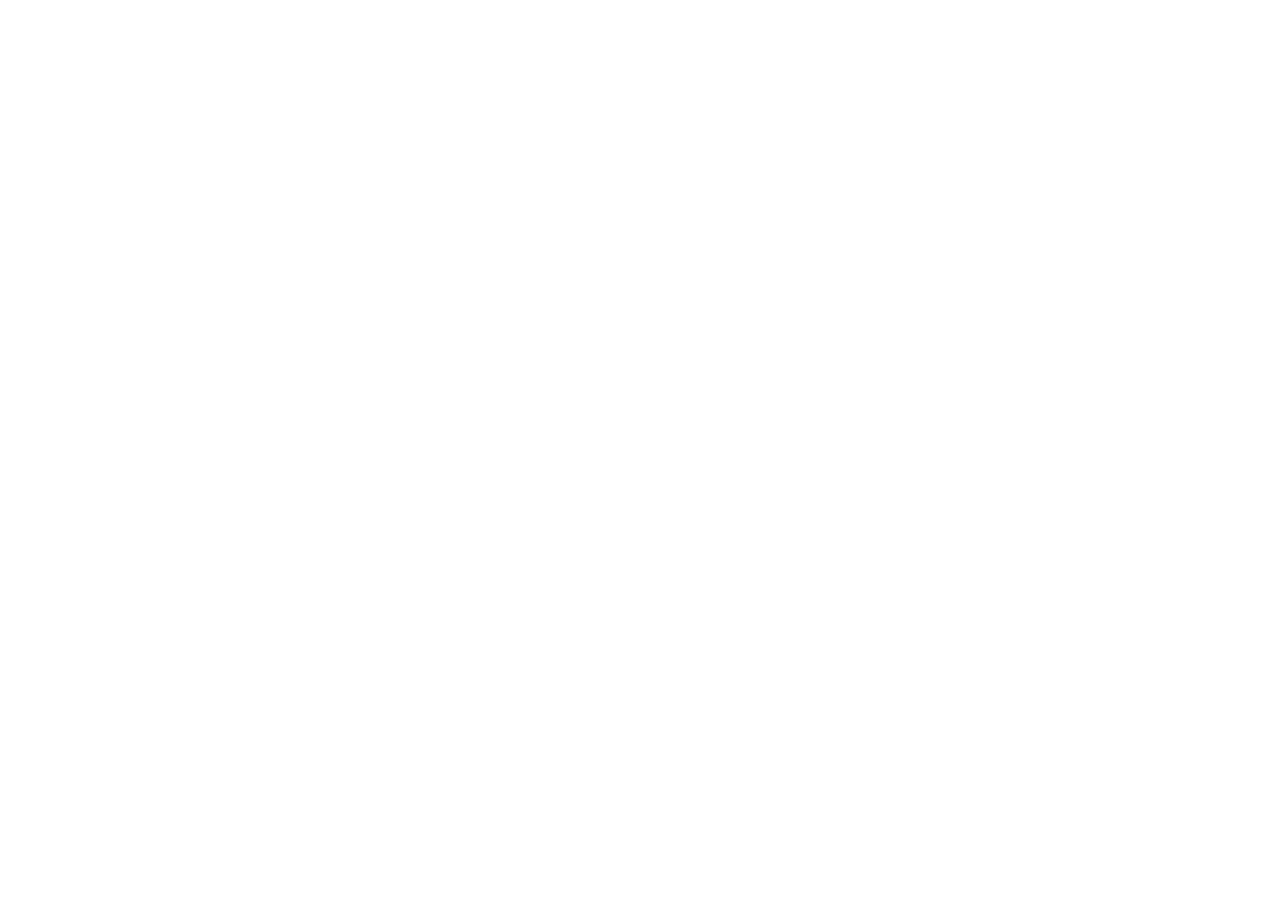
==== index.html @ 70fc873a "init: init HotSkins with basic structure" ====
<!DOCTYPE html>
<html lang="en">
<head>
  <meta charset="UTF-8">
  <meta http-equiv="X-UA-Compatible" content="IE=edge">
  <meta name="viewport" content="width=device-width, initial-scale=1.0">
  <title>HotSkins</title>
  <link rel="apple-touch-icon" sizes="180x180" href="assets/img/favicon/apple-touch-icon.png">
  <link rel="icon" type="image/png" sizes="192x192" href="assets/img/favicon/android-chrome-192x192.png">
  <link rel="icon" type="image/png" sizes="32x32" href="assets/img/favicon/favicon-32x32.png">
  <link rel="icon" type="image/png" sizes="16x16" href="assets/img/favicon/favicon-16x16.png">
  <link rel="manifest" href="assets/img/favicon/site.webmanifest">
  <link rel="stylesheet" href="css/main.css">
</head>
<body>
  


  <script src="js/script.js"></script>
</body>
</html>
---- css/main.css ----
/*! normalize.css v8.0.1 | MIT License | github.com/necolas/normalize.css */
/* Document
   ========================================================================== */
/**
 * 1. Correct the line height in all browsers.
 * 2. Prevent adjustments of font size after orientation changes in iOS.
 */
html {
  line-height: 1.15; /* 1 */
  -webkit-text-size-adjust: 100%; /* 2 */
}

/* Sections
   ========================================================================== */
/**
 * Remove the margin in all browsers.
 */
body {
  margin: 0;
}

/**
 * Render the `main` element consistently in IE.
 */
main {
  display: block;
}

/**
 * Correct the font size and margin on `h1` elements within `section` and
 * `article` contexts in Chrome, Firefox, and Safari.
 */
h1 {
  font-size: 2em;
  margin: 0.67em 0;
}

/* Grouping content
   ========================================================================== */
/**
 * 1. Add the correct box sizing in Firefox.
 * 2. Show the overflow in Edge and IE.
 */
hr {
  box-sizing: content-box; /* 1 */
  height: 0; /* 1 */
  overflow: visible; /* 2 */
}

/**
 * 1. Correct the inheritance and scaling of font size in all browsers.
 * 2. Correct the odd `em` font sizing in all browsers.
 */
pre {
  font-family: monospace, monospace; /* 1 */
  font-size: 1em; /* 2 */
}

/* Text-level semantics
   ========================================================================== */
/**
 * Remove the gray background on active links in IE 10.
 */
a {
  background-color: transparent;
}

/**
 * 1. Remove the bottom border in Chrome 57-
 * 2. Add the correct text decoration in Chrome, Edge, IE, Opera, and Safari.
 */
abbr[title] {
  border-bottom: none; /* 1 */
  text-decoration: underline; /* 2 */
  -webkit-text-decoration: underline dotted;
          text-decoration: underline dotted; /* 2 */
}

/**
 * Add the correct font weight in Chrome, Edge, and Safari.
 */
b,
strong {
  font-weight: bolder;
}

/**
 * 1. Correct the inheritance and scaling of font size in all browsers.
 * 2. Correct the odd `em` font sizing in all browsers.
 */
code,
kbd,
samp {
  font-family: monospace, monospace; /* 1 */
  font-size: 1em; /* 2 */
}

/**
 * Add the correct font size in all browsers.
 */
small {
  font-size: 80%;
}

/**
 * Prevent `sub` and `sup` elements from affecting the line height in
 * all browsers.
 */
sub,
sup {
  font-size: 75%;
  line-height: 0;
  position: relative;
  vertical-align: baseline;
}

sub {
  bottom: -0.25em;
}

sup {
  top: -0.5em;
}

/* Embedded content
   ========================================================================== */
/**
 * Remove the border on images inside links in IE 10.
 */
img {
  border-style: none;
}

/* Forms
   ========================================================================== */
/**
 * 1. Change the font styles in all browsers.
 * 2. Remove the margin in Firefox and Safari.
 */
button,
input,
optgroup,
select,
textarea {
  font-family: inherit; /* 1 */
  font-size: 100%; /* 1 */
  line-height: 1.15; /* 1 */
  margin: 0; /* 2 */
}

/**
 * Show the overflow in IE.
 * 1. Show the overflow in Edge.
 */
button,
input { /* 1 */
  overflow: visible;
}

/**
 * Remove the inheritance of text transform in Edge, Firefox, and IE.
 * 1. Remove the inheritance of text transform in Firefox.
 */
button,
select { /* 1 */
  text-transform: none;
}

/**
 * Correct the inability to style clickable types in iOS and Safari.
 */
button,
[type=button],
[type=reset],
[type=submit] {
  -webkit-appearance: button;
}

/**
 * Remove the inner border and padding in Firefox.
 */
button::-moz-focus-inner,
[type=button]::-moz-focus-inner,
[type=reset]::-moz-focus-inner,
[type=submit]::-moz-focus-inner {
  border-style: none;
  padding: 0;
}

/**
 * Restore the focus styles unset by the previous rule.
 */
button:-moz-focusring,
[type=button]:-moz-focusring,
[type=reset]:-moz-focusring,
[type=submit]:-moz-focusring {
  outline: 1px dotted ButtonText;
}

/**
 * Correct the padding in Firefox.
 */
fieldset {
  padding: 0.35em 0.75em 0.625em;
}

/**
 * 1. Correct the text wrapping in Edge and IE.
 * 2. Correct the color inheritance from `fieldset` elements in IE.
 * 3. Remove the padding so developers are not caught out when they zero out
 *    `fieldset` elements in all browsers.
 */
legend {
  box-sizing: border-box; /* 1 */
  color: inherit; /* 2 */
  display: table; /* 1 */
  max-width: 100%; /* 1 */
  padding: 0; /* 3 */
  white-space: normal; /* 1 */
}

/**
 * Add the correct vertical alignment in Chrome, Firefox, and Opera.
 */
progress {
  vertical-align: baseline;
}

/**
 * Remove the default vertical scrollbar in IE 10+.
 */
textarea {
  overflow: auto;
}

/**
 * 1. Add the correct box sizing in IE 10.
 * 2. Remove the padding in IE 10.
 */
[type=checkbox],
[type=radio] {
  box-sizing: border-box; /* 1 */
  padding: 0; /* 2 */
}

/**
 * Correct the cursor style of increment and decrement buttons in Chrome.
 */
[type=number]::-webkit-inner-spin-button,
[type=number]::-webkit-outer-spin-button {
  height: auto;
}

/**
 * 1. Correct the odd appearance in Chrome and Safari.
 * 2. Correct the outline style in Safari.
 */
[type=search] {
  -webkit-appearance: textfield; /* 1 */
  outline-offset: -2px; /* 2 */
}

/**
 * Remove the inner padding in Chrome and Safari on macOS.
 */
[type=search]::-webkit-search-decoration {
  -webkit-appearance: none;
}

/**
 * 1. Correct the inability to style clickable types in iOS and Safari.
 * 2. Change font properties to `inherit` in Safari.
 */
::-webkit-file-upload-button {
  -webkit-appearance: button; /* 1 */
  font: inherit; /* 2 */
}

/* Interactive
   ========================================================================== */
/*
 * Add the correct display in Edge, IE 10+, and Firefox.
 */
details {
  display: block;
}

/*
 * Add the correct display in all browsers.
 */
summary {
  display: list-item;
}

/* Misc
   ========================================================================== */
/**
 * Add the correct display in IE 10+.
 */
template {
  display: none;
}

/**
 * Add the correct display in IE 10.
 */
[hidden] {
  display: none;
}

html, body, div, span, applet, object, iframe,
h1, h2, h3, h4, h5, h6, p, blockquote, pre,
a, abbr, acronym, address, big, cite, code,
del, dfn, em, img, ins, kbd, q, s, samp,
small, strike, strong, sub, sup, tt, var,
b, u, i, center,
dl, dt, dd, ol, ul, li,
fieldset, form, label, legend,
table, caption, tbody, tfoot, thead, tr, th, td,
article, aside, canvas, details, embed,
figure, figcaption, footer, header, hgroup,
menu, nav, output, ruby, section, summary,
time, mark, audio, video {
  margin: 0;
  padding: 0;
  border: 0;
  font-size: 100%;
  font: inherit;
  vertical-align: baseline;
}

html {
  box-sizing: border-box;
}

*,
*::before,
*::after {
  box-sizing: inherit;
}

html,
body {
  position: relative;
  height: 100%;
}

body {
  scroll-behavior: smooth;
  line-height: 1;
}

article, aside, details, figcaption, figure,
footer, header, hgroup, menu, nav, section {
  display: block;
}

ol, ul {
  list-style: none;
}

blockquote, q {
  quotes: none;
}

blockquote:before, blockquote:after,
q:before, q:after {
  content: "";
  content: none;
}

table {
  border-collapse: collapse;
  border-spacing: 0;
}

a {
  color: inherit;
  text-decoration: none;
}

img {
  max-width: 100%;
  height: auto;
}

input,
button,
textarea,
select {
  font: inherit;
}

@font-face {
  font-family: "Rubik";
  src: local("Rubik Light"), local("Rubik-Light"), url("../../assets/fonts/Rubiklight.woff2") format("woff2"), url("../../assets/fonts/Rubiklight.woff") format("woff"), url("../../assets/fonts/Rubiklight.ttf") format("truetype");
  font-weight: 300;
  font-style: normal;
  font-display: swap;
}
@font-face {
  font-family: "Rubik";
  src: local("Rubik Light Italic"), local("Rubik-LightItalic"), url("../../assets/fonts/Rubiklightitalic.woff2") format("woff2"), url("../../assets/fonts/Rubiklightitalic.woff") format("woff"), url("../../assets/fonts/Rubiklightitalic.ttf") format("truetype");
  font-weight: 300;
  font-style: italic;
  font-display: swap;
}
@font-face {
  font-family: "Rubik";
  src: local("Rubik"), local("Rubik-Regular"), url("../../assets/fonts/Rubik.woff2") format("woff2"), url("../../assets/fonts/Rubik.woff") format("woff"), url("../../assets/fonts/Rubik.ttf") format("truetype");
  font-weight: 400;
  font-style: normal;
  font-display: swap;
}
@font-face {
  font-family: "Rubik";
  src: local("Rubik Italic"), local("Rubik-Italic"), url("../../assets/fonts/Rubikitalic.woff2") format("woff2"), url("../../assets/fonts/Rubikitalic.woff") format("woff"), url("../../assets/fonts/Rubikitalic.ttf") format("truetype");
  font-weight: 400;
  font-style: italic;
  font-display: swap;
}
@font-face {
  font-family: "Rubik";
  src: local("Rubik Medium"), local("Rubik-Medium"), url("../../assets/fonts/Rubikmedium.woff2") format("woff2"), url("../../assets/fonts/Rubikmedium.woff") format("woff"), url("../../assets/fonts/Rubikmedium.ttf") format("truetype");
  font-weight: 500;
  font-style: normal;
  font-display: swap;
}
@font-face {
  font-family: "Rubik";
  src: local("Rubik Medium Italic"), local("Rubik-MediumItalic"), url("../../assets/fonts/Rubikmediumitalic.woff2") format("woff2"), url("../../assets/fonts/Rubikmediumitalic.woff") format("woff"), url("../../assets/fonts/Rubikmediumitalic.ttf") format("truetype");
  font-weight: 500;
  font-style: italic;
  font-display: swap;
}
@font-face {
  font-family: "Rubik";
  src: local("Rubik Bold"), local("Rubik-Bold"), url("../../assets/fonts/Rubikbold.woff2") format("woff2"), url("../../assets/fonts/Rubikbold.woff") format("woff"), url("../../assets/fonts/Rubikbold.ttf") format("truetype");
  font-weight: 700;
  font-style: normal;
  font-display: swap;
}
@font-face {
  font-family: "Rubik";
  src: local("Rubik Bold Italic"), local("Rubik-BoldItalic"), url("../../assets/fonts/Rubikbolditalic.woff2") format("woff2"), url("../../assets/fonts/Rubikbolditalic.woff") format("woff"), url("../../assets/fonts/Rubikbolditalic.ttf") format("truetype");
  font-weight: 700;
  font-style: italic;
  font-display: swap;
}
@font-face {
  font-family: "Rubik";
  src: local("Rubik Black"), local("Rubik-Black"), url("../../assets/fonts/Rubikblack.woff2") format("woff2"), url("../../assets/fonts/Rubikblack.woff") format("woff"), url("../../assets/fonts/Rubikblack.ttf") format("truetype");
  font-weight: 900;
  font-style: normal;
  font-display: swap;
}
@font-face {
  font-family: "Rubik";
  src: local("Rubik Black Italic"), local("Rubik-BlackItalic"), url("../../assets/fonts/Rubikblackitalic.woff2") format("woff2"), url("../../assets/fonts/Rubikblackitalic.woff") format("woff"), url("../../assets/fonts/Rubikblackitalic.ttf") format("truetype");
  font-weight: 900;
  font-style: italic;
  font-display: swap;
}
/**
 * Basic typography style for copy text
 */
body {
  font-family: "Rubik", "Open Sans", "Helvetica Neue", "Helvetica", "Arial", sans-serif;
  color: rgb(255, 255, 255);
  text-rendering: optimizeSpeed;
}

.clearfix::after {
  clear: both;
  content: "";
  display: table;
}

.hide-text {
  overflow: hidden;
  padding: 0; /* 1 */
  text-indent: 101%;
  white-space: nowrap;
}

.visually-hidden {
  border: 0;
  clip: rect(0 0 0 0);
  height: 1px;
  margin: -1px;
  overflow: hidden;
  padding: 0;
  position: absolute;
  width: 1px;
}

.section-outer {
  padding: 0 16px;
}

.section-inner {
  max-width: 1320px;
  width: 100%;
  margin: 0 auto;
}
.section-inner--narrow {
  max-width: 1120px;
}/*# sourceMappingURL=main.css.map */
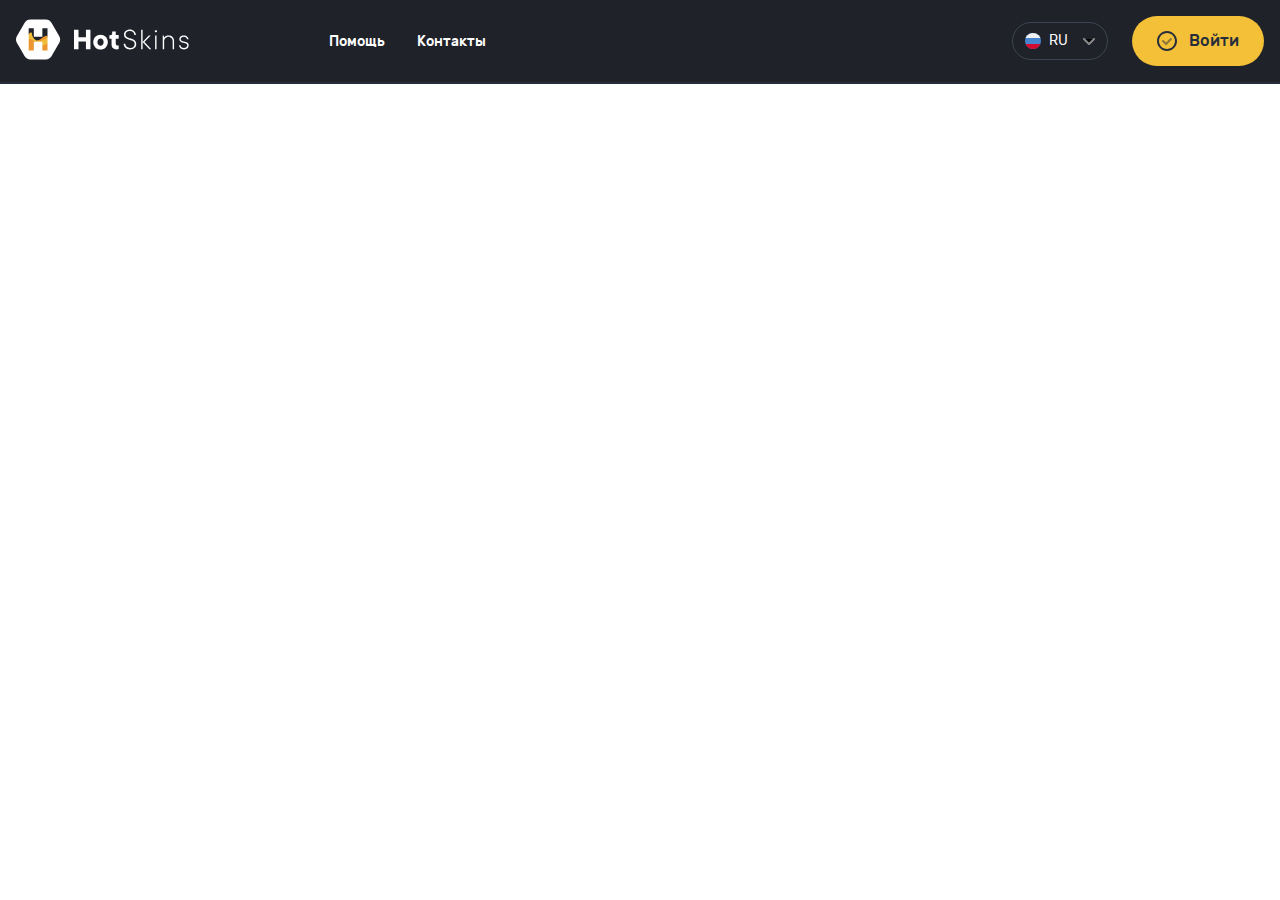
==== commit a62cc186: "feat: add header" ====
--- a/index.html
+++ b/index.html
@@ -1,5 +1,5 @@
 <!DOCTYPE html>
-<html lang="en">
+<html lang="ru">
 <head>
   <meta charset="UTF-8">
   <meta http-equiv="X-UA-Compatible" content="IE=edge">
@@ -14,7 +14,83 @@
 </head>
 <body>
   
+  <header class="section-header section-outer">
+    <div class="section-inner vertical-indent--s">
+      <a href="##" class="header__logo logo">
+        <svg width="173" height="41" viewBox="0 0 173 41" fill="none">
+          <path d="M31.5698 18.3496C30.7845 22.9695 35.3307 32.6774 30.0346 34.5203C24.7385 36.3631 22.3904 39.5179 20.8479 32.9448C20.1276 29.8752 19.8058 24.1349 20.8479 21.4891C24.0116 21.1984 25.7383 18.7145 27.6445 17.7064C32.0349 15.3845 32.3256 17.7064 31.5698 18.3496Z" fill="#EC9630"/>
+          <path d="M16.0466 15.1519C15.4652 9.91935 7.38377 19.2798 11.1047 25.7333L11.4535 33.931L31.8024 35.5007L31.8589 35.2715C34.4869 24.6132 37.1198 13.9345 30.814 18.931C22.8752 25.2214 16.6116 20.2369 16.0466 15.1519Z" fill="#EFBC3A"/>
+          <path d="M32.9651 25.7811C31.7182 20.3792 31.3235 28.7651 23.6628 25.6884C15.5814 20.4426 11.2754 16.1038 10.4965 25.7811C10.4965 33.2333 14.4768 37.0922 23.0196 37.0922C37.093 35.0356 33.721 31.5472 32.9651 25.7811Z" fill="#EC9630"/>
+          <path fill-rule="evenodd" clip-rule="evenodd" d="M14.2751 0.558838C11.961 0.558838 9.8227 1.79338 8.66566 3.79743L0.867778 17.3038C-0.28926 19.3078 -0.289259 21.7769 0.867779 23.7809L8.66566 37.2873C9.8227 39.2913 11.961 40.5259 14.2751 40.5259H29.8708C32.1849 40.5259 34.3232 39.2913 35.4803 37.2873L43.2781 23.7809C44.4352 21.7769 44.4352 19.3078 43.2781 17.3038L35.4803 3.79743C34.3232 1.79338 32.1849 0.558838 29.8708 0.558838H14.2751ZM31.5116 31.6053V9.27974H26.3581V17.7847H17.828V9.27974H12.6744V31.6053H17.828V22.746H26.3581V31.6053H31.5116Z" fill="white"/>
+          <path d="M74.4401 10.7067V30.2486H69.9423V22.4939H62.4978V30.2486H58V10.7067H62.4978V18.1512H69.9423V10.7067H74.4401Z" fill="white"/>
+          <path d="M77.2439 23.1143C77.2439 22.0596 77.43 21.0877 77.8023 20.1985C78.1952 19.2886 78.7225 18.5028 79.3842 17.841C80.046 17.1586 80.8111 16.6313 81.6796 16.2591C82.5688 15.8662 83.5201 15.6697 84.5334 15.6697C85.5467 15.6697 86.4876 15.8662 87.3561 16.2591C88.2453 16.6313 89.0208 17.1586 89.6825 17.841C90.3443 18.5028 90.8613 19.2886 91.2335 20.1985C91.6264 21.0877 91.8228 22.0596 91.8228 23.1143C91.8228 24.1689 91.6264 25.1512 91.2335 26.0611C90.8613 26.9503 90.3443 27.7361 89.6825 28.4185C89.0208 29.0803 88.2453 29.6076 87.3561 30.0005C86.4876 30.3727 85.5467 30.5588 84.5334 30.5588C83.5201 30.5588 82.5688 30.3727 81.6796 30.0005C80.8111 29.6076 80.046 29.0803 79.3842 28.4185C78.7225 27.7361 78.1952 26.9503 77.8023 26.0611C77.43 25.1512 77.2439 24.1689 77.2439 23.1143ZM87.6353 23.1143C87.6353 22.0183 87.3354 21.1497 86.7357 20.5087C86.136 19.8676 85.4019 19.5471 84.5334 19.5471C83.6648 19.5471 82.9307 19.8676 82.331 20.5087C81.7313 21.1497 81.4315 22.0183 81.4315 23.1143C81.4315 24.2103 81.7313 25.0788 82.331 25.7199C82.9307 26.3609 83.6648 26.6815 84.5334 26.6815C85.4019 26.6815 86.136 26.3609 86.7357 25.7199C87.3354 25.0788 87.6353 24.2103 87.6353 23.1143Z" fill="white"/>
+          <path d="M95.5536 19.8573H93.3823V16.2901H94.4679C95.6053 16.2901 96.174 15.7214 96.174 14.584V12.5678H99.7412V15.9799H102.688V19.8573H99.7412V24.5101C99.7412 25.1305 99.917 25.6268 100.269 25.999C100.62 26.3506 101.065 26.5264 101.602 26.5264C101.768 26.5264 101.913 26.5264 102.037 26.5264C102.161 26.5057 102.274 26.485 102.378 26.4643C102.481 26.4436 102.585 26.4126 102.688 26.3713V30.0936C102.523 30.1556 102.336 30.2073 102.13 30.2486C101.716 30.352 101.23 30.4037 100.672 30.4037C99.0381 30.4037 97.7766 29.9591 96.8874 29.0699C95.9982 28.16 95.5536 26.8469 95.5536 25.1305V19.8573Z" fill="white"/>
+          <path d="M107.974 15.5116C107.974 14.8452 108.11 14.2141 108.383 13.6183C108.666 13.0226 109.07 12.4975 109.595 12.0431C110.12 11.5888 110.756 11.2303 111.503 10.9678C112.25 10.6952 113.088 10.5588 114.017 10.5588C114.825 10.5588 115.577 10.7052 116.274 10.9981C116.981 11.2808 117.597 11.6695 118.122 12.1643C118.657 12.6591 119.076 13.2346 119.379 13.891C119.692 14.5372 119.869 15.2339 119.909 15.9811H118.364C118.283 14.8199 117.849 13.8607 117.062 13.1034C116.274 12.336 115.259 11.9523 114.017 11.9523C113.31 11.9523 112.679 12.0532 112.124 12.2552C111.569 12.447 111.099 12.7096 110.715 13.0428C110.332 13.3659 110.034 13.7445 109.822 14.1787C109.62 14.6129 109.519 15.0572 109.519 15.5116C109.519 16.4001 109.781 17.0918 110.306 17.5866C110.831 18.0713 111.493 18.4701 112.291 18.7831C113.088 19.086 113.947 19.3587 114.865 19.601C115.784 19.8332 116.643 20.1564 117.44 20.5703C118.238 20.9843 118.899 21.5296 119.424 22.2061C119.959 22.8725 120.227 23.7964 120.227 24.9778C120.227 25.7654 120.086 26.4924 119.803 27.1589C119.52 27.8152 119.111 28.3806 118.576 28.8552C118.041 29.3298 117.39 29.7084 116.622 29.9912C115.855 30.2638 114.987 30.4001 114.017 30.4001C113.048 30.4001 112.179 30.2638 111.412 29.9912C110.645 29.7084 109.988 29.3197 109.443 28.8249C108.898 28.3302 108.474 27.7395 108.171 27.0528C107.868 26.3662 107.696 25.6241 107.656 24.8264H109.216C109.377 26.0683 109.867 27.0781 110.685 27.8556C111.503 28.623 112.614 29.0067 114.017 29.0067C115.502 29.0067 116.648 28.6331 117.455 27.8859C118.263 27.1286 118.667 26.1592 118.667 24.9778C118.667 24.0489 118.404 23.3219 117.879 22.7968C117.354 22.2617 116.693 21.8325 115.895 21.5094C115.098 21.1762 114.239 20.8935 113.32 20.6612C112.402 20.4189 111.543 20.1008 110.746 19.707C109.948 19.3132 109.287 18.7983 108.762 18.1621C108.236 17.5159 107.974 16.6324 107.974 15.5116Z" fill="white"/>
+          <path d="M135.273 30.2486H133.41L126.594 23.1149V30.2486H125.186V10.7103H126.594V23.1149L132.789 16.6021H134.652L128.442 23.1149L135.273 30.2486Z" fill="white"/>
+          <path d="M140.535 30.2486H139.141V16.6021H140.535V30.2486ZM138.823 12.2552C138.823 11.9422 138.924 11.6847 139.126 11.4827C139.338 11.2707 139.601 11.1647 139.914 11.1647C140.227 11.1647 140.484 11.2707 140.686 11.4827C140.888 11.6847 140.989 11.9422 140.989 12.2552C140.989 12.5682 140.888 12.8307 140.686 13.0428C140.484 13.2447 140.227 13.3457 139.914 13.3457C139.601 13.3457 139.338 13.2447 139.126 13.0428C138.924 12.8307 138.823 12.5682 138.823 12.2552Z" fill="white"/>
+          <path d="M152.627 16.4506C153.395 16.4506 154.112 16.592 154.778 16.8747C155.455 17.1474 156.03 17.5361 156.505 18.041C156.989 18.5458 157.368 19.1517 157.641 19.8585C157.923 20.5653 158.065 21.3428 158.065 22.191V30.2486H156.671V22.191C156.671 21.575 156.56 21.0045 156.338 20.4795C156.126 19.9443 155.828 19.4798 155.445 19.086C155.061 18.6922 154.617 18.3893 154.112 18.1773C153.607 17.9551 153.062 17.8441 152.476 17.8441C151.86 17.8441 151.284 17.9551 150.749 18.1773C150.224 18.3893 149.765 18.6922 149.371 19.086C148.987 19.4798 148.684 19.9393 148.462 20.4643C148.25 20.9894 148.144 21.5649 148.144 22.191V30.2486H146.736V16.6021H147.675L148.144 18.6165H148.296C148.548 18.2227 148.876 17.8592 149.28 17.526C149.634 17.2534 150.083 17.006 150.628 16.7838C151.173 16.5617 151.84 16.4506 152.627 16.4506Z" fill="white"/>
+          <path d="M172.641 26.3713C172.641 26.9064 172.525 27.4214 172.293 27.9162C172.071 28.4008 171.758 28.83 171.354 29.2036C170.95 29.5671 170.46 29.8599 169.885 30.082C169.319 30.2941 168.688 30.4001 167.992 30.4001C167.244 30.4001 166.573 30.2941 165.977 30.082C165.391 29.8599 164.887 29.557 164.462 29.1733C164.038 28.7896 163.7 28.3453 163.448 27.8404C163.205 27.3356 163.064 26.7954 163.024 26.2198H164.417C164.579 27.0882 164.937 27.7698 165.492 28.2645C166.058 28.7593 166.891 29.0067 167.992 29.0067C169.001 29.0067 169.794 28.7441 170.369 28.2191C170.955 27.694 171.248 27.0781 171.248 26.3713C171.248 25.7553 171.051 25.2808 170.657 24.9475C170.263 24.6143 169.774 24.3619 169.188 24.1902C168.612 24.0085 167.976 23.852 167.28 23.7207C166.593 23.5895 165.957 23.3976 165.371 23.1452C164.796 22.8927 164.311 22.5393 163.917 22.0849C163.534 21.6306 163.342 20.9894 163.342 20.1614C163.342 19.6666 163.443 19.1921 163.645 18.7377C163.857 18.2833 164.149 17.8895 164.523 17.5563C164.907 17.213 165.376 16.9454 165.932 16.7536C166.497 16.5516 167.133 16.4506 167.84 16.4506C168.506 16.4506 169.112 16.5617 169.658 16.7838C170.203 16.9959 170.682 17.2786 171.096 17.632C171.51 17.9753 171.834 18.3843 172.066 18.8588C172.308 19.3334 172.449 19.8231 172.49 20.328H171.096C170.935 19.6212 170.581 19.0305 170.036 18.5559C169.501 18.0814 168.769 17.8441 167.84 17.8441C166.83 17.8441 166.058 18.0763 165.523 18.5408C164.998 19.0053 164.735 19.5455 164.735 20.1614C164.735 20.7571 164.932 21.2065 165.326 21.5094C165.72 21.8123 166.204 22.0496 166.78 22.2213C167.355 22.3828 167.992 22.5343 168.688 22.6756C169.385 22.8069 170.021 23.0038 170.597 23.2663C171.172 23.5188 171.657 23.8823 172.051 24.3568C172.444 24.8314 172.641 25.5029 172.641 26.3713Z" fill="white"/>
+        </svg>
+      </a>
 
+      <nav class="header__nav nav">
+        <ul class="nav__list">
+          <li class="nav__item">
+            <a href="##" class="nav__link">Помощь</a>
+          </li>
+          <li class="nav__item">
+            <a href="##" class="nav__link">Контакты</a>
+          </li>
+        </ul>
+      </nav>
+
+      <div class="header__right">
+        <div class="lang-picker header__lang-picker">
+          <button class="lang-picker__btn lang-picker__btn--choosed">
+            <img class="lang-picker__img" src="assets/svg/flags/russia_rounded.svg" alt="Флаг России">
+            <span class="lang-picker__text">RU</span>
+            <svg width="12" height="12" viewBox="0 0 12 12">
+              <path d="M1 4L6 9L11 4" stroke="white" stroke-width="2" stroke-linecap="round" stroke-linejoin="round"/>
+            </svg>
+          </button>
+          <ul class="lang-picker__list visually-hidden">
+            <li class="lang-picker__item">
+              <button tabindex="-1" class="lang-picker__lang">
+                <img class="lang-picker__img" src="assets/svg/flags/kazakhstan_rounded.svg" alt="Флаг Казахстана">
+                <span class="lang-picker__text">KZ</span>
+              </button>
+            </li>
+            <li class="lang-picker__item">
+              <button tabindex="-1" class="lang-picker__lang">
+                <img class="lang-picker__img" src="assets/svg/flags/en_rounded.svg" alt="Флаг Америки">
+                <span class="lang-picker__text">EN</span>
+              </button>
+            </li>
+            <li class="lang-picker__item">
+              <button tabindex="-1" class="lang-picker__lang">
+                <img class="lang-picker__img" src="assets/svg/flags/belarus_rounded.svg" alt="Флаг Беларуси">
+                <span class="lang-picker__text">BY</span>
+              </button>
+            </li>
+            <li class="lang-picker__item">
+              <button tabindex="-1" class="lang-picker__lang">
+                <img class="lang-picker__img" src="assets/svg/flags/kyrgyzstan_rounded.svg" alt="Флаг Кыргызстана">
+                <span class="lang-picker__text">KG</span>
+              </button>
+            </li>
+          </ul>
+        </div>
+
+        <button class="header__btn btn btn--primary">
+          <svg class="btn__icon" width="20" height="20" viewBox="0 0 20 20" fill="none">
+            <path fill-rule="evenodd" clip-rule="evenodd" d="M10 18C14.4183 18 18 14.4183 18 10C18 5.58172 14.4183 2 10 2C5.58172 2 2 5.58172 2 10C2 14.4183 5.58172 18 10 18ZM10 20C15.5228 20 20 15.5228 20 10C20 4.47715 15.5228 0 10 0C4.47715 0 0 4.47715 0 10C0 15.5228 4.47715 20 10 20Z" fill="white"/>
+            <path opacity="0.5" fill-rule="evenodd" clip-rule="evenodd" d="M14.7071 7.29289C15.0976 7.68342 15.0976 8.31658 14.7071 8.70711L9 14.4142L5.29289 10.7071C4.90237 10.3166 4.90237 9.68342 5.29289 9.29289C5.68342 8.90237 6.31658 8.90237 6.70711 9.29289L9 11.5858L13.2929 7.29289C13.6834 6.90237 14.3166 6.90237 14.7071 7.29289Z" fill="white"/>
+          </svg>
+          Войти
+        </button>
+      </div>
+    </div>
+  </header>
 
   <script src="js/script.js"></script>
 </body>
--- a/css/main.css
+++ b/css/main.css
@@ -499,10 +499,228 @@
 }
 
 .section-inner {
-  max-width: 1320px;
+  max-width: 1280px;
   width: 100%;
   margin: 0 auto;
 }
 .section-inner--narrow {
-  max-width: 1120px;
+  max-width: 1024px;
+}
+
+.vertical-indent--s {
+  padding-top: 16px;
+  padding-bottom: 16px;
+}
+.vertical-indent--m {
+  padding-top: 40px;
+  padding-bottom: 40px;
+}
+.vertical-indent--l {
+  padding-top: 80px;
+  padding-bottom: 80px;
+}
+
+.section-header {
+  background-color: rgb(32, 34, 42);
+  border-bottom: 2px solid rgb(39, 46, 59);
+}
+.section-header .section-inner {
+  display: flex;
+  align-items: center;
+  justify-content: initial;
+}
+
+.header__logo {
+  margin-right: 140px;
+}
+.header__right {
+  display: flex;
+  align-items: center;
+  justify-content: initial;
+  margin-left: auto;
+}
+.header__lang-picker {
+  margin-right: 24px;
+}
+
+.nav__list {
+  display: flex;
+  align-items: center;
+  justify-content: initial;
+}
+.nav__item:not(:last-child) {
+  margin-right: 32px;
+}
+.nav__link {
+  position: relative;
+  font-size: 14px;
+  font-weight: 500;
+  line-height: 16px;
+  color: rgb(255, 255, 255);
+  transition: color 0.3s ease-in-out;
+}
+.nav__link:before {
+  position: absolute;
+  top: 49px;
+  left: 0;
+  width: 100%;
+  height: 2px;
+  background-color: rgb(244, 192, 56);
+  content: "";
+  opacity: 0;
+  transition: opacity 0.3s ease-in-out;
+}
+.nav__link:hover, .nav__link:focus {
+  color: rgb(244, 192, 56);
+}
+.nav__link:hover:before, .nav__link:focus:before {
+  opacity: 1;
+}
+
+.btn {
+  border: none;
+  margin: 0;
+  padding: 0;
+  width: auto;
+  overflow: visible;
+  background: transparent;
+  color: inherit;
+  font: inherit;
+  line-height: normal;
+  cursor: pointer;
+  display: flex;
+  align-items: center;
+  justify-content: center;
+  padding: 13px 23px;
+  font-size: 16px;
+  font-weight: 500;
+  line-height: 20px;
+  border: 2px solid transparent;
+  border-radius: 48px;
+  transition: all 0.3s ease-in-out;
+}
+.btn__icon {
+  margin-right: 12px;
+}
+.btn__icon path {
+  transition: all 0.3s ease-in-out;
+}
+.btn--primary {
+  color: rgb(39, 46, 59);
+  background-color: rgb(244, 192, 56);
+}
+.btn--primary .btn__icon path {
+  fill: rgb(39, 46, 59);
+}
+.btn--primary:hover, .btn--primary:focus {
+  background-color: #ecae0d;
+}
+.btn--primary.disabled {
+  color: rgba(255, 255, 255, 0.5);
+  background-color: rgb(66, 81, 112);
+  pointer-events: none;
+}
+.btn--primary.disabled .btn__icon path {
+  fill: rgba(255, 255, 255, 0.5);
+}
+.btn--secondary {
+  color: rgb(244, 192, 56);
+  background-color: transparent;
+  border-color: rgb(244, 192, 56);
+}
+.btn--secondary .btn__icon path {
+  fill: rgb(244, 192, 56);
+}
+.btn--secondary:hover, .btn--secondary:focus {
+  color: rgb(32, 34, 42);
+  background-color: rgb(244, 192, 56);
+}
+.btn--secondary:hover .btn__icon path, .btn--secondary:focus .btn__icon path {
+  fill: rgb(32, 34, 42);
+}
+.btn--secondary.disabled {
+  color: rgb(66, 81, 112);
+  background-color: transparent;
+  border-color: rgb(66, 81, 112);
+  pointer-events: none;
+}
+.btn--secondary.disabled .btn__icon path {
+  fill: rgb(66, 81, 112);
+}
+
+.lang-picker {
+  position: relative;
+}
+.lang-picker__btn {
+  border: none;
+  margin: 0;
+  padding: 0;
+  width: auto;
+  overflow: visible;
+  background: transparent;
+  color: inherit;
+  font: inherit;
+  line-height: normal;
+  cursor: pointer;
+  display: flex;
+  align-items: center;
+  justify-content: center;
+  width: 96px;
+  padding: 10px 0;
+  font-size: 14px;
+  line-height: 16px;
+  color: rgb(255, 255, 255);
+  border-radius: 20px;
+  border: 1px solid rgb(61, 69, 84);
+}
+.lang-picker__btn svg path {
+  stroke: rgba(255, 255, 255, 0.5);
+}
+.lang-picker__list {
+  position: absolute;
+  width: 96px;
+  padding: 10px 0;
+  left: 0;
+  background-color: rgb(32, 34, 42);
+  border: 1px solid rgb(61, 69, 84);
+  border-top: 0;
+  border-bottom-left-radius: 20px;
+  border-bottom-right-radius: 20px;
+}
+.lang-picker__item:not(:last-child) {
+  margin-bottom: 5px;
+}
+.lang-picker__lang {
+  border: none;
+  margin: 0;
+  padding: 0;
+  width: auto;
+  overflow: visible;
+  background: transparent;
+  color: inherit;
+  font: inherit;
+  line-height: normal;
+  cursor: pointer;
+  display: flex;
+  align-items: center;
+  justify-content: center;
+  width: 100%;
+  font-size: 14px;
+  line-height: 16px;
+  color: rgb(255, 255, 255);
+  border: 1px solid transparent;
+  transition: color 0.3s ease-out;
+}
+.lang-picker__lang:hover {
+  color: rgb(244, 192, 56);
+}
+.lang-picker__img {
+  margin-right: 8px;
+}
+.lang-picker__text {
+  margin-right: 15px;
+}
+.lang-picker.open .lang-picker__btn {
+  border-bottom-left-radius: 0;
+  border-bottom-right-radius: 0;
 }/*# sourceMappingURL=main.css.map */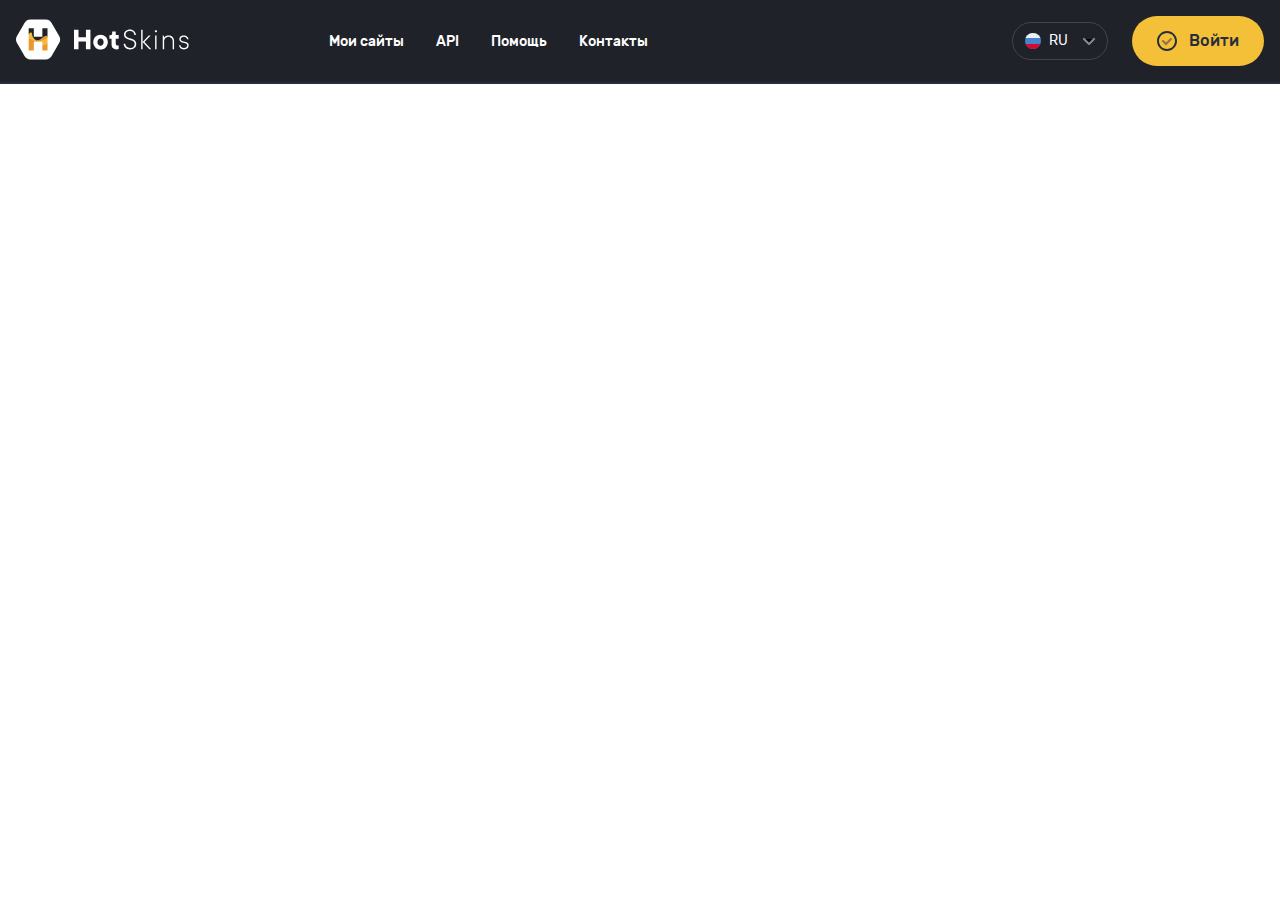
==== commit 891680cf: "fix: add 2 more links in nav & remove icon" ====
--- a/index.html
+++ b/index.html
@@ -35,6 +35,12 @@
 
       <nav class="header__nav nav">
         <ul class="nav__list">
+          <li class="nav__item">
+            <a href="##" class="nav__link">Мои сайты</a>
+          </li>
+          <li class="nav__item">
+            <a href="##" class="nav__link">API</a>
+          </li>
           <li class="nav__item">
             <a href="##" class="nav__link">Помощь</a>
           </li>
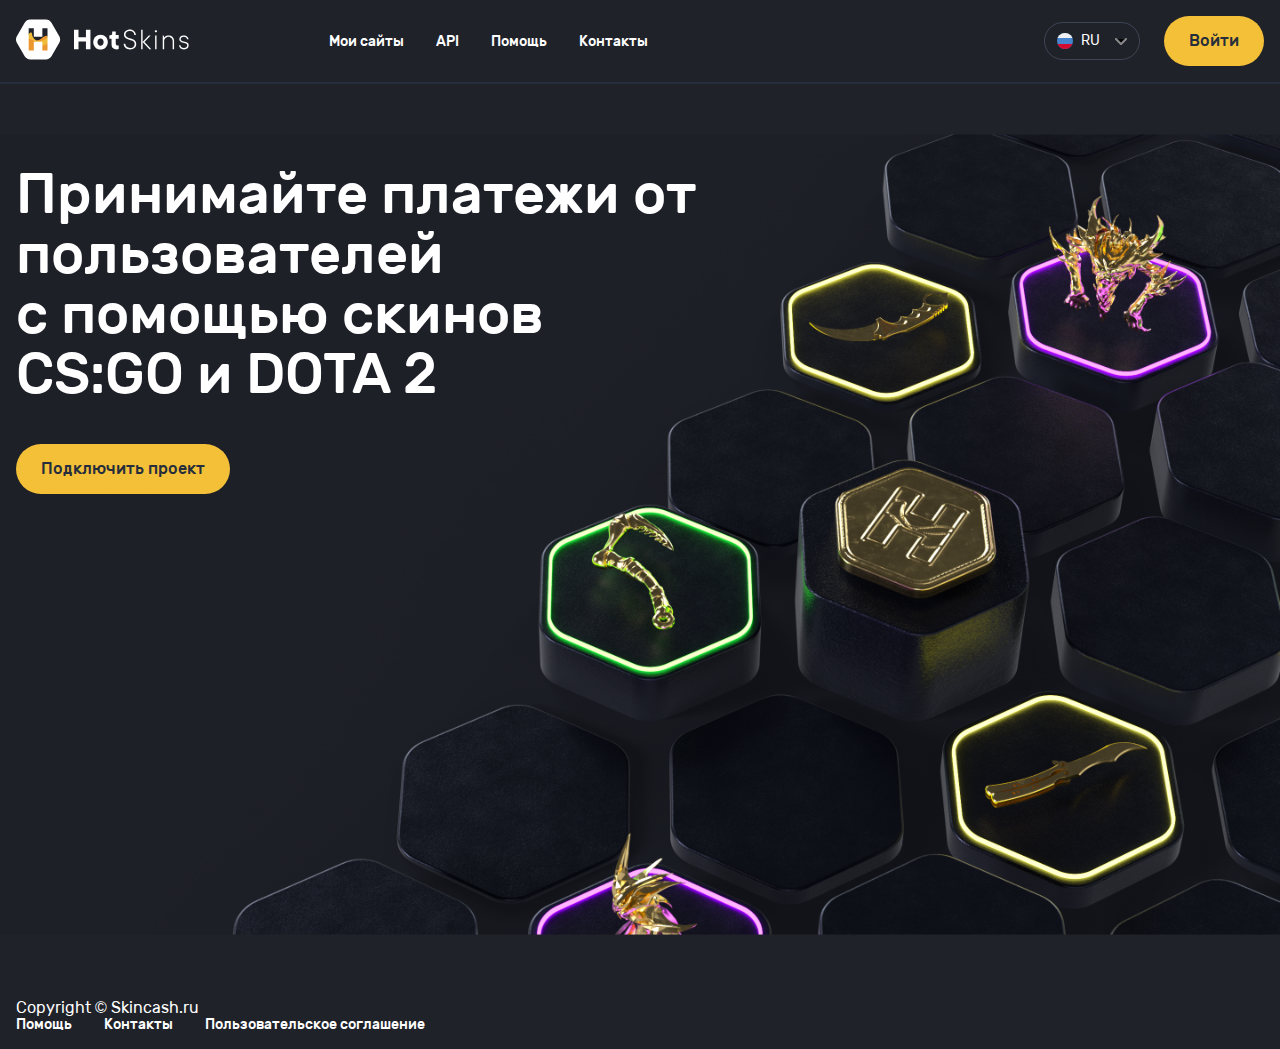
==== commit a04d988e: "feat: add hero" ====
--- a/index.html
+++ b/index.html
@@ -88,16 +88,40 @@
         </div>
 
         <button class="header__btn btn btn--primary">
-          <svg class="btn__icon" width="20" height="20" viewBox="0 0 20 20" fill="none">
-            <path fill-rule="evenodd" clip-rule="evenodd" d="M10 18C14.4183 18 18 14.4183 18 10C18 5.58172 14.4183 2 10 2C5.58172 2 2 5.58172 2 10C2 14.4183 5.58172 18 10 18ZM10 20C15.5228 20 20 15.5228 20 10C20 4.47715 15.5228 0 10 0C4.47715 0 0 4.47715 0 10C0 15.5228 4.47715 20 10 20Z" fill="white"/>
-            <path opacity="0.5" fill-rule="evenodd" clip-rule="evenodd" d="M14.7071 7.29289C15.0976 7.68342 15.0976 8.31658 14.7071 8.70711L9 14.4142L5.29289 10.7071C4.90237 10.3166 4.90237 9.68342 5.29289 9.29289C5.68342 8.90237 6.31658 8.90237 6.70711 9.29289L9 11.5858L13.2929 7.29289C13.6834 6.90237 14.3166 6.90237 14.7071 7.29289Z" fill="white"/>
-          </svg>
           Войти
         </button>
       </div>
     </div>
   </header>
 
+  <main class="section-main">
+    <section class="section-hero section-outer">
+      <div class="section-inner vertical-indent--l">
+        <h1 class="hero__title">Принимайте платежи от пользователей с&nbsp;помощью скинов CS:GO и DOTA&nbsp;2</h1>
+        <button class="hero__btn btn btn--primary">Подключить проект</button>
+      </div>
+    </section>
+  </main>
+
+  <footer class="section-footer section-outer">
+    <div class="section-inner vertical-indent--s">
+      <div class="footer__copy">Copyright © Skincash.ru</div>
+      <nav class="footer__nav nav">
+        <ul class="nav__list">
+          <li class="nav__item">
+            <a href="##" class="nav__link">Помощь</a>
+          </li>
+          <li class="nav__item">
+            <a href="##" class="nav__link">Контакты</a>
+          </li>
+          <li class="nav__item">
+            <a href="##" class="nav__link">Пользовательское соглашение</a>
+          </li>
+        </ul>
+      </nav>
+    </div>
+  </footer>
+
   <script src="js/script.js"></script>
 </body>
 </html>--- a/css/main.css
+++ b/css/main.css
@@ -346,6 +346,9 @@
 }
 
 body {
+  display: flex;
+  flex-direction: column;
+  height: 100%;
   scroll-behavior: smooth;
   line-height: 1;
 }
@@ -520,29 +523,6 @@
   padding-bottom: 80px;
 }
 
-.section-header {
-  background-color: rgb(32, 34, 42);
-  border-bottom: 2px solid rgb(39, 46, 59);
-}
-.section-header .section-inner {
-  display: flex;
-  align-items: center;
-  justify-content: initial;
-}
-
-.header__logo {
-  margin-right: 140px;
-}
-.header__right {
-  display: flex;
-  align-items: center;
-  justify-content: initial;
-  margin-left: auto;
-}
-.header__lang-picker {
-  margin-right: 24px;
-}
-
 .nav__list {
   display: flex;
   align-items: center;
@@ -552,7 +532,6 @@
   margin-right: 32px;
 }
 .nav__link {
-  position: relative;
   font-size: 14px;
   font-weight: 500;
   line-height: 16px;
@@ -573,7 +552,22 @@
 .nav__link:hover, .nav__link:focus {
   color: rgb(244, 192, 56);
 }
-.nav__link:hover:before, .nav__link:focus:before {
+
+.header__nav .nav__link {
+  position: relative;
+}
+.header__nav .nav__link:before {
+  position: absolute;
+  top: 49px;
+  left: 0;
+  width: 100%;
+  height: 2px;
+  background-color: rgb(244, 192, 56);
+  content: "";
+  opacity: 0;
+  transition: opacity 0.3s ease-in-out;
+}
+.header__nav .nav__link:hover:before, .header__nav .nav__link:focus:before {
   opacity: 1;
 }
 
@@ -723,4 +717,55 @@
 .lang-picker.open .lang-picker__btn {
   border-bottom-left-radius: 0;
   border-bottom-right-radius: 0;
+}
+
+.section-header {
+  background-color: rgb(32, 34, 42);
+  border-bottom: 2px solid rgb(39, 46, 59);
+}
+.section-header .section-inner {
+  display: flex;
+  align-items: center;
+  justify-content: initial;
+}
+
+.header__logo {
+  margin-right: 140px;
+}
+.header__right {
+  display: flex;
+  align-items: center;
+  justify-content: initial;
+  margin-left: auto;
+}
+.header__lang-picker {
+  margin-right: 24px;
+}
+
+.section-main {
+  flex: 1 0 auto;
+  background-color: rgb(32, 34, 42);
+}
+
+.section-hero {
+  height: 100vh;
+  background-color: rgb(32, 34, 42);
+  background-image: url("../../assets/img/hero/hero-bg.png");
+  background-repeat: no-repeat;
+  background-size: 100%;
+  background-position: center right;
+}
+
+.hero__title {
+  width: 704px;
+  margin-bottom: 40px;
+  font-size: 56px;
+  font-weight: 500;
+  line-height: 60px;
+  color: rgb(255, 255, 255);
+}
+
+.section-footer {
+  flex: 0 0 auto;
+  background-color: rgb(32, 34, 42);
 }/*# sourceMappingURL=main.css.map */